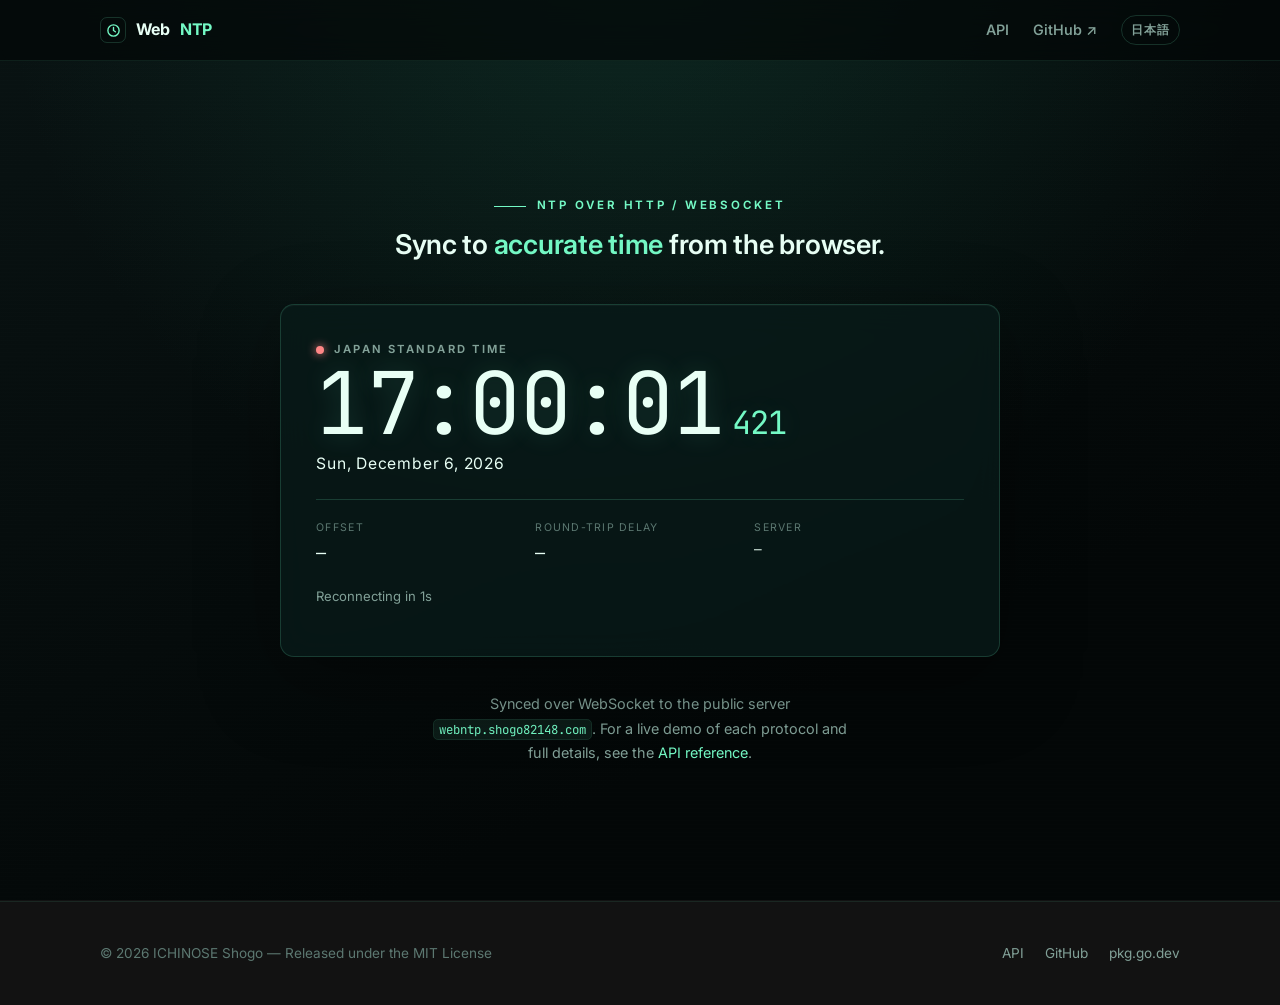
==== en/index.html @ ffd720bd "Add English pages under /en/ with a language switcher Provide English versions of the landing page a" ====
<!DOCTYPE html>
<html lang="en">
<head>
  <meta charset="utf-8">
  <meta name="viewport" content="width=device-width, initial-scale=1">
  <meta name="theme-color" content="#030707">
  <title>WebNTP — Time sync over HTTP/WebSocket</title>
  <meta name="description" content="WebNTP is an NTP-like service that distributes time over HTTP / WebSocket. A live digital-clock demo that syncs your browser to the server clock.">
  <link rel="alternate" hreflang="en" href="./">
  <link rel="alternate" hreflang="ja" href="../">
  <link rel="alternate" hreflang="x-default" href="../">
  <link rel="preconnect" href="https://fonts.googleapis.com">
  <link rel="preconnect" href="https://fonts.gstatic.com" crossorigin>
  <link href="https://fonts.googleapis.com/css2?family=Inter:wght@400;500;600;700&family=JetBrains+Mono:wght@400;500&display=swap" rel="stylesheet">
  <link rel="stylesheet" href="../assets/style.css?v=3">
</head>
<body>
  <!-- ===== nav ===== -->
  <nav class="nav">
    <div class="nav-inner">
      <a class="brand" href="./">
        <span class="logo" aria-hidden="true">
          <svg width="15" height="15" viewBox="0 0 24 24" fill="none" stroke="currentColor" stroke-width="2.2" stroke-linecap="round"><circle cx="12" cy="12" r="9"/><path d="M12 7v5l3 2"/></svg>
        </span>
        Web<b>NTP</b>
      </a>
      <div class="nav-links">
        <a href="./api.html">API</a>
        <a href="https://github.com/shogo82148/go-webntp" target="_blank" rel="noopener">GitHub ↗</a>
        <a href="../" class="lang-switch" hreflang="ja">日本語</a>
      </div>
    </div>
  </nav>

  <!-- ===== digital clock demo ===== -->
  <main class="clock-stage">
    <div class="clock-intro">
      <p class="eyebrow">NTP over HTTP / WebSocket</p>
      <p class="clock-tagline">Sync to <span class="accent">accurate time</span> from the browser.</p>
    </div>

    <div class="panel clock-card" id="demo">
      <p class="tz"><span id="sync-dot" class="dot"></span> Japan Standard Time</p>
      <div class="clock">
        <time id="time" datetime="">00:00:00</time><span id="milliseconds" aria-label="milliseconds">000</span>
      </div>
      <p id="date">Fetching time…</p>
      <div class="clock-stats">
        <div class="stat"><p class="k">Offset</p><p class="v" id="stat-offset">—</p></div>
        <div class="stat"><p class="k">Round-trip delay</p><p class="v" id="stat-delay">—</p></div>
        <div class="stat"><p class="k">Server</p><p class="v" id="stat-server" style="font-size:.8rem">—</p></div>
      </div>
      <p class="sync-row"><span id="sync-status">Connecting…</span></p>
    </div>

    <p class="clock-hint">
      Synced over WebSocket to the public server <code class="inline">webntp.shogo82148.com</code>.
      For a live demo of each protocol and full details, see the <a href="./api.html">API reference</a>.
    </p>
  </main>

  <!-- ===== footer ===== -->
  <footer class="site">
    <div class="wrap foot-inner">
      <div>© 2026 ICHINOSE Shogo — Released under the MIT License</div>
      <div class="foot-links">
        <a href="./api.html">API</a>
        <a href="https://github.com/shogo82148/go-webntp" target="_blank" rel="noopener">GitHub</a>
        <a href="https://pkg.go.dev/github.com/shogo82148/go-webntp" target="_blank" rel="noopener">pkg.go.dev</a>
      </div>
    </div>
  </footer>

  <script src="../assets/webntp.js?v=3"></script>
  <script src="../assets/clock.js?v=3"></script>
</body>
</html>
---- assets/style.css ----
/* ---------------------------------------------------------------------------
   WebNTP — shared design system
   Dark theme with a phosphor-green accent, inspired by the reference demo.
--------------------------------------------------------------------------- */
:root {
  color-scheme: dark;
  --ink: #e8fff5;
  --muted: #82a198;
  --faint: #5c7871;
  --accent: #74f9c5;
  --accent-dim: #35b98a;
  --danger: #ff8686;
  --line: rgba(116, 249, 197, 0.17);
  --line-soft: rgba(116, 249, 197, 0.09);
  --panel: rgba(8, 26, 25, 0.78);
  --panel-2: rgba(9, 20, 19, 0.6);
  --bg-0: #030707;
  --bg-1: #091313;
  --mono: "SFMono-Regular", "JetBrains Mono", Consolas, ui-monospace, monospace;
  --sans: Inter, ui-sans-serif, system-ui, -apple-system, "Hiragino Kaku Gothic ProN",
    "Noto Sans JP", sans-serif;
  --radius: 14px;
  --maxw: 1080px;
}

* { box-sizing: border-box; }

html { scroll-behavior: smooth; }

body {
  margin: 0;
  min-height: 100svh;
  color: var(--ink);
  font-family: var(--sans);
  line-height: 1.7;
  background:
    radial-gradient(circle at 50% -8%, rgba(28, 103, 80, 0.28), transparent 40rem),
    linear-gradient(155deg, var(--bg-1), var(--bg-0) 72%);
  background-attachment: fixed;
}

/* subtle scanline texture */
body::before {
  content: "";
  position: fixed;
  inset: 0;
  z-index: 0;
  pointer-events: none;
  opacity: 0.16;
  background-image: linear-gradient(rgba(255, 255, 255, 0.04) 1px, transparent 1px);
  background-size: 100% 4px;
}

a { color: var(--accent); text-decoration: none; }
a:hover { text-decoration: underline; }

/* ---- layout ---------------------------------------------------------------- */
.wrap { width: min(92vw, var(--maxw)); margin-inline: auto; position: relative; z-index: 1; }

section { padding-block: clamp(3rem, 7vw, 5.5rem); }

.eyebrow {
  display: inline-flex;
  align-items: center;
  gap: 0.65rem;
  margin: 0 0 1rem;
  color: var(--accent);
  font-size: 0.72rem;
  font-weight: 650;
  letter-spacing: 0.24em;
  text-transform: uppercase;
}
.eyebrow::before { content: ""; width: 2rem; height: 1px; background: var(--accent); }

h2.section-title {
  margin: 0 0 0.6rem;
  font-size: clamp(1.6rem, 3.6vw, 2.4rem);
  letter-spacing: -0.02em;
  line-height: 1.2;
}
.section-lead { margin: 0 0 2.4rem; max-width: 60ch; color: var(--muted); font-size: 1.02rem; }

/* ---- top navigation -------------------------------------------------------- */
.nav {
  position: sticky;
  top: 0;
  z-index: 20;
  backdrop-filter: blur(14px);
  background: rgba(3, 7, 7, 0.72);
  border-bottom: 1px solid var(--line-soft);
}
.nav-inner {
  width: min(92vw, var(--maxw));
  margin-inline: auto;
  height: 60px;
  display: flex;
  align-items: center;
  gap: 1.4rem;
}
.brand {
  display: flex;
  align-items: center;
  gap: 0.6rem;
  font-weight: 700;
  letter-spacing: -0.01em;
  color: var(--ink);
}
.brand:hover { text-decoration: none; }
.brand .logo {
  width: 26px; height: 26px;
  display: grid; place-items: center;
  border: 1px solid var(--line);
  border-radius: 7px;
  color: var(--accent);
}
.brand b { color: var(--accent); }
.nav-links { margin-left: auto; display: flex; align-items: center; gap: 1.5rem; }
.nav-links a { color: var(--muted); font-size: 0.9rem; font-weight: 550; white-space: nowrap; }
.nav-links a:hover { color: var(--ink); text-decoration: none; }
.nav-links a.active { color: var(--ink); }
.nav-links a.lang-switch {
  font-family: var(--mono); font-size: 0.76rem; font-weight: 600; letter-spacing: 0.06em;
  color: var(--muted); border: 1px solid var(--line); border-radius: 999px; padding: 0.2rem 0.6rem;
}
.nav-links a.lang-switch:hover { color: var(--accent); border-color: var(--accent); }
@media (max-width: 620px) {
  .nav-links { gap: 0.95rem; }
  .nav-links a { font-size: 0.82rem; }
  .nav-links a.hide-sm { display: none; }
}

/* ---- buttons --------------------------------------------------------------- */
.btn {
  display: inline-flex;
  align-items: center;
  gap: 0.55rem;
  padding: 0.7rem 1.25rem;
  border-radius: 999px;
  border: 1px solid var(--line);
  color: var(--ink);
  font-weight: 600;
  font-size: 0.92rem;
  cursor: pointer;
  background: transparent;
  transition: border-color 0.18s, background 0.18s, transform 0.05s;
}
.btn:hover { text-decoration: none; border-color: var(--accent); background: rgba(116, 249, 197, 0.06); }
.btn:active { transform: translateY(1px); }
.btn.primary {
  background: linear-gradient(135deg, var(--accent), var(--accent-dim));
  color: #032019;
  border-color: transparent;
}
.btn.primary:hover { filter: brightness(1.06); background: linear-gradient(135deg, var(--accent), var(--accent-dim)); }

/* ---- generic panel --------------------------------------------------------- */
.panel {
  border: 1px solid var(--line);
  border-radius: var(--radius);
  background: var(--panel);
  box-shadow: 0 24px 80px rgba(0, 0, 0, 0.36), inset 0 1px rgba(255, 255, 255, 0.03);
  backdrop-filter: blur(16px);
}

/* ---- clock stage (landing page) -------------------------------------------- */
.clock-stage {
  position: relative;
  z-index: 1;
  min-height: calc(100svh - 60px);
  display: flex;
  flex-direction: column;
  align-items: center;
  justify-content: center;
  gap: clamp(1.4rem, 3vw, 2.2rem);
  width: min(92vw, 720px);
  margin-inline: auto;
  padding: clamp(2rem, 5vw, 3.5rem) 0;
  text-align: center;
}
.clock-intro { display: grid; justify-items: center; gap: 0.4rem; }
.clock-intro .eyebrow { margin: 0; }
.clock-tagline {
  margin: 0;
  font-size: clamp(1.15rem, 3.4vw, 1.7rem);
  font-weight: 600;
  letter-spacing: -0.01em;
  color: var(--ink);
}
.clock-stage .clock-card { width: 100%; text-align: left; }
.clock-hint {
  margin: 0;
  max-width: 46ch;
  color: var(--muted);
  font-size: 0.9rem;
}

/* ---- clock card ------------------------------------------------------------ */
.clock-card { padding: clamp(1.6rem, 3vw, 2.2rem); }
.clock-card .tz {
  display: flex; align-items: center; gap: 0.6rem;
  margin: 0 0 0.4rem; color: var(--muted);
  font-size: 0.7rem; font-weight: 650; letter-spacing: 0.2em; text-transform: uppercase;
}
.clock {
  display: flex; align-items: baseline;
  margin: 0.4rem 0 0.5rem;
  font-family: var(--mono);
  font-variant-numeric: tabular-nums;
  line-height: 0.9;
  letter-spacing: -0.06em;
  text-shadow: 0 0 26px rgba(116, 249, 197, 0.16);
}
#time { font-size: clamp(3rem, 9vw, 5.4rem); }
#milliseconds { min-width: 3ch; margin-left: 0.24em; color: var(--accent); font-size: clamp(1.2rem, 3vw, 2rem); letter-spacing: -0.03em; }
#date { margin: 0.2rem 0 1.3rem; color: var(--ink); font-size: 0.98rem; letter-spacing: 0.05em; }

.clock-stats {
  display: grid; grid-template-columns: repeat(3, 1fr);
  gap: 0.6rem; padding-top: 1.2rem; border-top: 1px solid var(--line);
}
.stat .k { margin: 0 0 0.15rem; color: var(--faint); font-size: 0.66rem; letter-spacing: 0.12em; text-transform: uppercase; }
.stat .v { margin: 0; font-family: var(--mono); font-size: 1.05rem; color: var(--ink); font-variant-numeric: tabular-nums; }
.stat .v small { color: var(--muted); font-size: 0.7rem; }

.sync-row {
  display: flex; align-items: center; gap: 0.55rem;
  margin-top: 1.1rem; color: var(--muted); font-size: 0.82rem;
}
.dot { width: 0.5rem; height: 0.5rem; border-radius: 50%; background: var(--faint); flex: none; }
.dot.live { background: var(--accent); box-shadow: 0 0 12px var(--accent); animation: pulse 2s ease-in-out infinite; }
.dot.err { background: var(--danger); box-shadow: 0 0 10px var(--danger); }
@keyframes pulse { 50% { opacity: 0.4; } }
@media (prefers-reduced-motion: reduce) { .dot.live { animation: none; } }

/* ---- code blocks ----------------------------------------------------------- */
.code {
  position: relative;
  border: 1px solid var(--line);
  border-radius: 12px;
  background: rgba(2, 8, 8, 0.72);
  overflow: hidden;
}
.code-head {
  display: flex; align-items: center; gap: 0.5rem;
  padding: 0.55rem 0.9rem;
  border-bottom: 1px solid var(--line-soft);
  color: var(--faint); font-size: 0.72rem; font-family: var(--mono);
}
.code-head .lamp { width: 0.6rem; height: 0.6rem; border-radius: 50%; background: var(--line); }
.code-head .name { margin-left: auto; letter-spacing: 0.05em; }
.copy-btn {
  border: 1px solid var(--line-soft); background: transparent; color: var(--muted);
  font-size: 0.68rem; font-family: var(--mono); padding: 0.2rem 0.55rem; border-radius: 6px; cursor: pointer;
}
.copy-btn:hover { color: var(--accent); border-color: var(--accent); }
pre.code-body { margin: 0; padding: 1rem 1.1rem; overflow-x: auto; }
pre.code-body code, code.inline {
  font-family: var(--mono); font-size: 0.86rem; line-height: 1.7; color: var(--ink);
}
code.inline {
  background: rgba(116, 249, 197, 0.08);
  border: 1px solid var(--line-soft);
  padding: 0.08em 0.4em; border-radius: 5px; font-size: 0.86em; color: var(--accent);
}
.tok-c { color: var(--faint); }        /* comment / prompt */
.tok-k { color: #7fd6ff; }             /* keyword */
.tok-s { color: var(--accent); }       /* string */
.tok-n { color: #f7c66b; }             /* number */
.tok-p { color: var(--muted); }        /* punctuation */

/* ---- playground ------------------------------------------------------------ */
.pg { padding: clamp(1.4rem, 3vw, 2rem); }
.pg-tabs { display: flex; gap: 0.4rem; flex-wrap: wrap; margin-bottom: 1.2rem; }
.pg-tab {
  border: 1px solid var(--line-soft); background: transparent; color: var(--muted);
  font-family: var(--mono); font-size: 0.8rem; padding: 0.45rem 0.9rem; border-radius: 999px; cursor: pointer;
}
.pg-tab.active { color: #032019; background: var(--accent); border-color: transparent; font-weight: 600; }
.pg-run { display: flex; align-items: center; gap: 0.8rem; flex-wrap: wrap; margin-bottom: 1rem; }
.pg-endpoint { font-family: var(--mono); font-size: 0.82rem; color: var(--muted); word-break: break-all; }
.pg-endpoint b { color: var(--accent); font-weight: 500; }
.pg-out {
  margin: 0; padding: 1rem 1.1rem; min-height: 3rem;
  border: 1px solid var(--line-soft); border-radius: 10px;
  background: rgba(2, 8, 8, 0.7); overflow-x: auto;
  font-family: var(--mono); font-size: 0.82rem; line-height: 1.6; color: var(--muted);
  white-space: pre-wrap; word-break: break-word;
}
.pg-desc { margin: 0 0 1rem; color: var(--muted); font-size: 0.9rem; }

/* ---- API page -------------------------------------------------------------- */
.api-layout { display: grid; grid-template-columns: 220px 1fr; gap: 2.5rem; align-items: start; }
@media (max-width: 900px) { .api-layout { grid-template-columns: 1fr; } }
.toc { position: sticky; top: 80px; }
.toc h4 { margin: 0 0 0.8rem; color: var(--faint); font-size: 0.7rem; letter-spacing: 0.16em; text-transform: uppercase; }
.toc a { display: block; padding: 0.28rem 0; color: var(--muted); font-size: 0.88rem; }
.toc a:hover { color: var(--ink); text-decoration: none; }
@media (max-width: 900px) { .toc { position: static; margin-bottom: 1.5rem; } .toc-list { display: flex; flex-wrap: wrap; gap: 0.8rem; } }

.api-block { margin-bottom: 3rem; }
.api-block h2 {
  margin: 0 0 0.3rem; font-size: 1.5rem; letter-spacing: -0.01em;
  scroll-margin-top: 80px;
}
.method-line {
  display: inline-flex; align-items: center; gap: 0.6rem; margin: 0.5rem 0 1.1rem;
  font-family: var(--mono); font-size: 0.85rem;
}
.verb {
  font-weight: 700; font-size: 0.72rem; letter-spacing: 0.06em;
  padding: 0.18rem 0.5rem; border-radius: 6px;
  background: rgba(116, 249, 197, 0.12); color: var(--accent); border: 1px solid var(--line);
}
.verb.head { background: rgba(127, 214, 255, 0.12); color: #7fd6ff; }
.path { color: var(--ink); }
.api-block p { color: var(--muted); }

table.fields { width: 100%; border-collapse: collapse; margin: 1rem 0; font-size: 0.9rem; }
table.fields th, table.fields td {
  text-align: left; padding: 0.6rem 0.8rem; border-bottom: 1px solid var(--line-soft); vertical-align: top;
}
table.fields th { color: var(--faint); font-size: 0.7rem; letter-spacing: 0.1em; text-transform: uppercase; font-weight: 600; }
table.fields td:first-child { font-family: var(--mono); color: var(--accent); white-space: nowrap; }
table.fields td:nth-child(2) { font-family: var(--mono); color: var(--muted); white-space: nowrap; }
table.fields td:last-child { color: var(--ink); }
.wrap-scroll { overflow-x: auto; }

.callout {
  display: flex; gap: 0.8rem; padding: 1rem 1.2rem; margin: 1.4rem 0;
  border: 1px solid var(--line); border-left: 3px solid var(--accent); border-radius: 10px;
  background: rgba(116, 249, 197, 0.04); color: var(--muted); font-size: 0.92rem;
}
.callout b { color: var(--ink); }

/* ---- footer ---------------------------------------------------------------- */
footer.site {
  border-top: 1px solid var(--line-soft);
  padding-block: 2.5rem;
  color: var(--faint);
  font-size: 0.85rem;
}
.foot-inner { display: flex; flex-wrap: wrap; gap: 1rem; align-items: center; justify-content: space-between; }
.foot-links { display: flex; gap: 1.3rem; }
.foot-links a { color: var(--muted); }

.mono { font-family: var(--mono); }
.accent { color: var(--accent); }
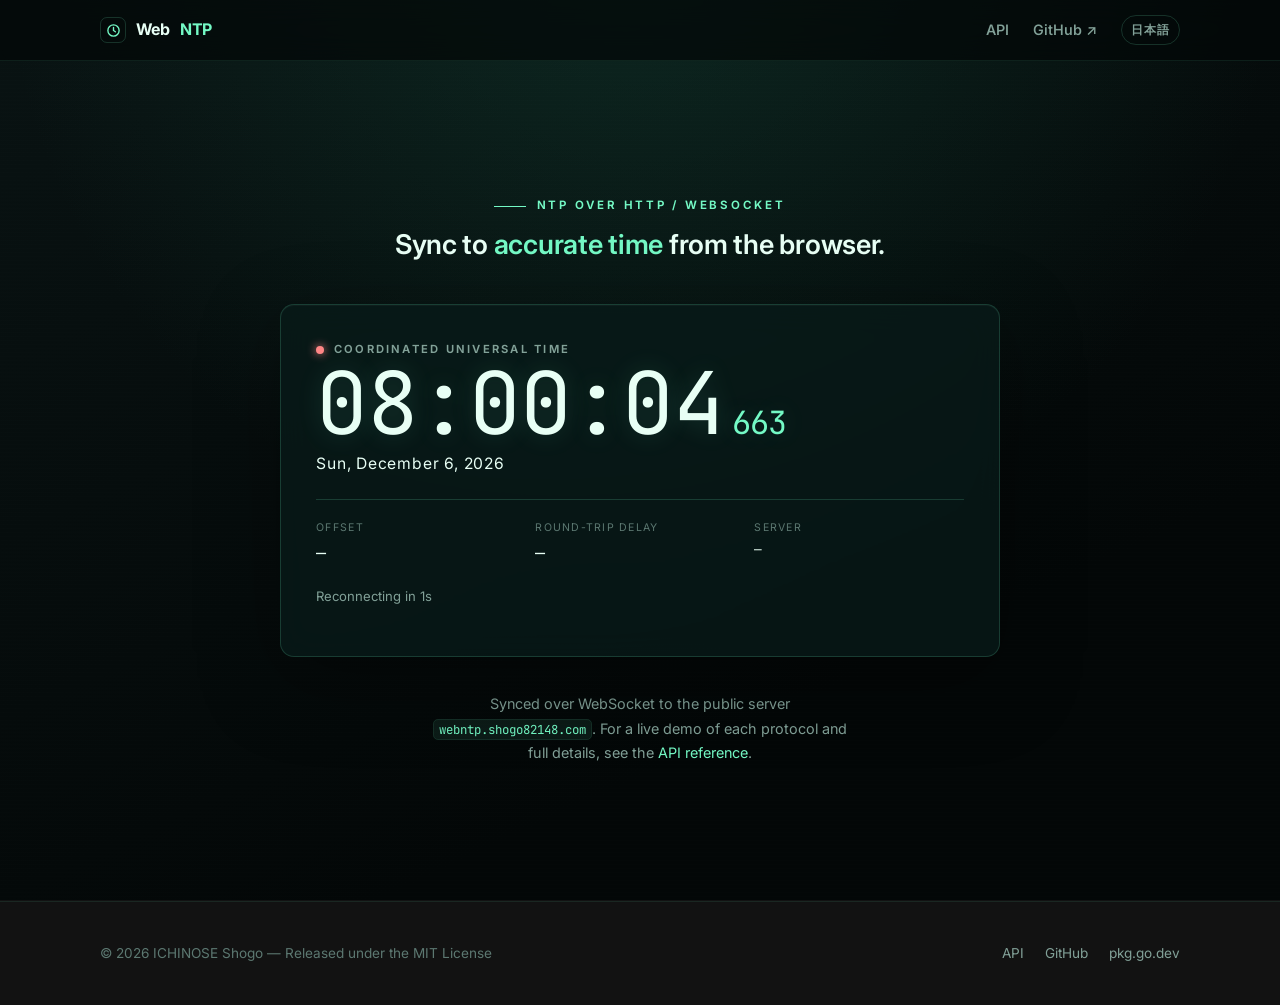
==== commit a0868ec3: "Display the clock in the viewer's local time zone Drop the hard-coded Asia/Tokyo formatting so the d" ====
--- a/en/index.html
+++ b/en/index.html
@@ -40,7 +40,7 @@
     </div>
 
     <div class="panel clock-card" id="demo">
-      <p class="tz"><span id="sync-dot" class="dot"></span> Japan Standard Time</p>
+      <p class="tz"><span id="sync-dot" class="dot"></span> <span id="tz-name">Your time zone</span></p>
       <div class="clock">
         <time id="time" datetime="">00:00:00</time><span id="milliseconds" aria-label="milliseconds">000</span>
       </div>
@@ -72,6 +72,6 @@
   </footer>
 
   <script src="../assets/webntp.js?v=3"></script>
-  <script src="../assets/clock.js?v=3"></script>
+  <script src="../assets/clock.js?v=4"></script>
 </body>
 </html>
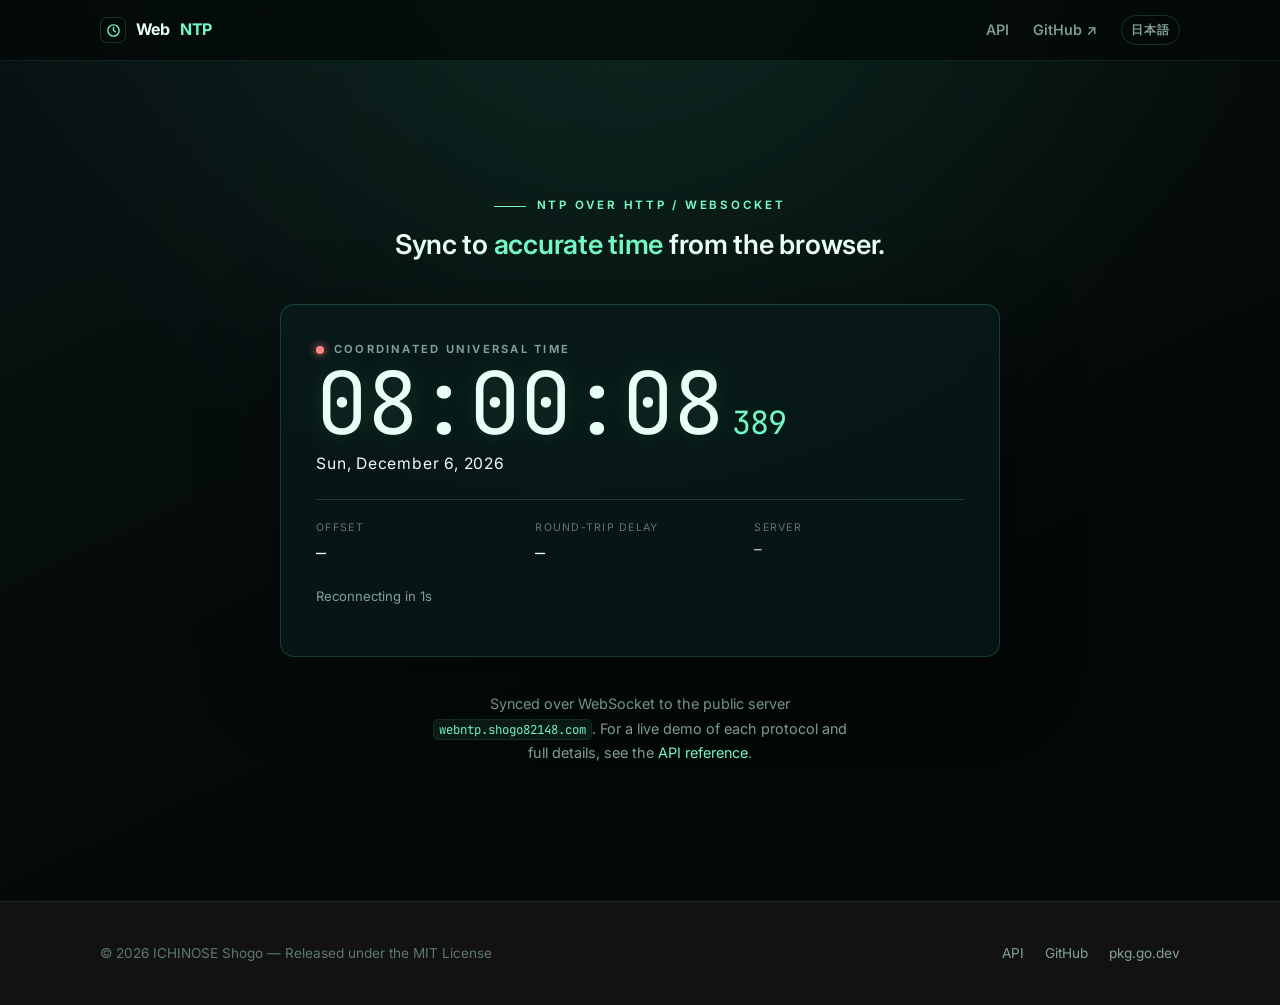
==== commit e507b0f5: "Use absolute HTTPS URLs in hreflang annotations Google Search does not support relative hreflang URL" ====
--- a/en/index.html
+++ b/en/index.html
@@ -6,9 +6,9 @@
   <meta name="theme-color" content="#030707">
   <title>WebNTP — Time sync over HTTP/WebSocket</title>
   <meta name="description" content="WebNTP is an NTP-like service that distributes time over HTTP / WebSocket. A live digital-clock demo that syncs your browser to the server clock.">
-  <link rel="alternate" hreflang="en" href="./">
-  <link rel="alternate" hreflang="ja" href="../">
-  <link rel="alternate" hreflang="x-default" href="../">
+  <link rel="alternate" hreflang="ja" href="https://webntp.shogo82148.com/">
+  <link rel="alternate" hreflang="en" href="https://webntp.shogo82148.com/en/">
+  <link rel="alternate" hreflang="x-default" href="https://webntp.shogo82148.com/">
   <link rel="preconnect" href="https://fonts.googleapis.com">
   <link rel="preconnect" href="https://fonts.gstatic.com" crossorigin>
   <link href="https://fonts.googleapis.com/css2?family=Inter:wght@400;500;600;700&family=JetBrains+Mono:wght@400;500&display=swap" rel="stylesheet">
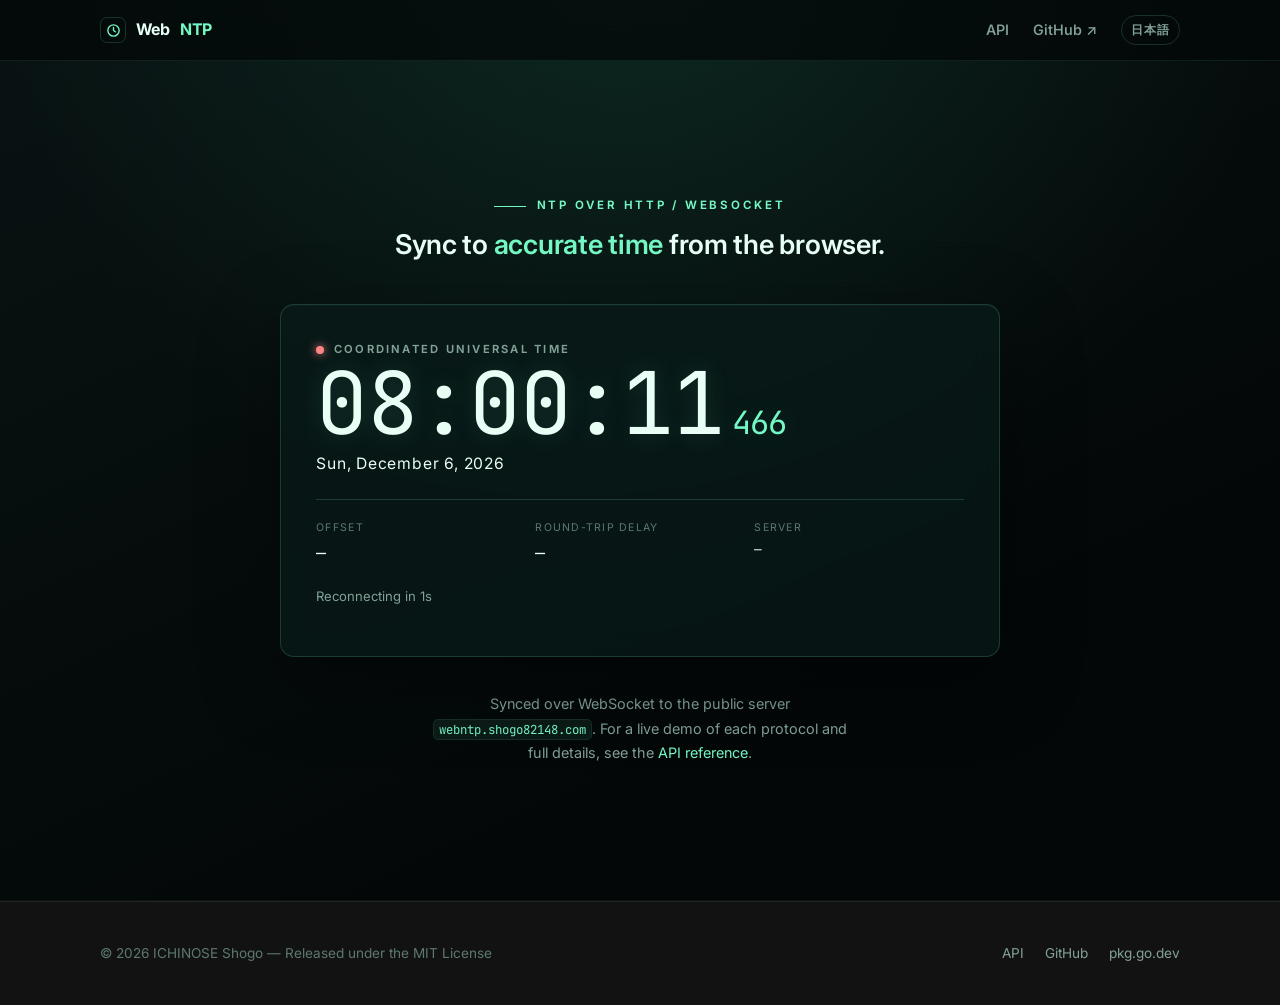
==== commit d572d248: "Merge pull request #2 from shogo82148/add-english-pages 英語版ページを追加（言語スイッチャー付き）" ====
--- a/en/index.html
+++ b/en/index.html
@@ -6,7 +6,7 @@
   <meta name="theme-color" content="#030707">
   <title>WebNTP — Time sync over HTTP/WebSocket</title>
   <meta name="description" content="WebNTP is an NTP-like service that distributes time over HTTP / WebSocket. A live digital-clock demo that syncs your browser to the server clock.">
-  <link rel="alternate" hreflang="ja" href="https://webntp.shogo82148.com/">
+  <link rel="alternate" hreflang="ja" href="https://webntp.shogo82148.com/ja/">
   <link rel="alternate" hreflang="en" href="https://webntp.shogo82148.com/en/">
   <link rel="alternate" hreflang="x-default" href="https://webntp.shogo82148.com/">
   <link rel="preconnect" href="https://fonts.googleapis.com">
@@ -27,7 +27,7 @@
       <div class="nav-links">
         <a href="./api.html">API</a>
         <a href="https://github.com/shogo82148/go-webntp" target="_blank" rel="noopener">GitHub ↗</a>
-        <a href="../" class="lang-switch" hreflang="ja">日本語</a>
+        <a href="../ja/" class="lang-switch" hreflang="ja">日本語</a>
       </div>
     </div>
   </nav>
